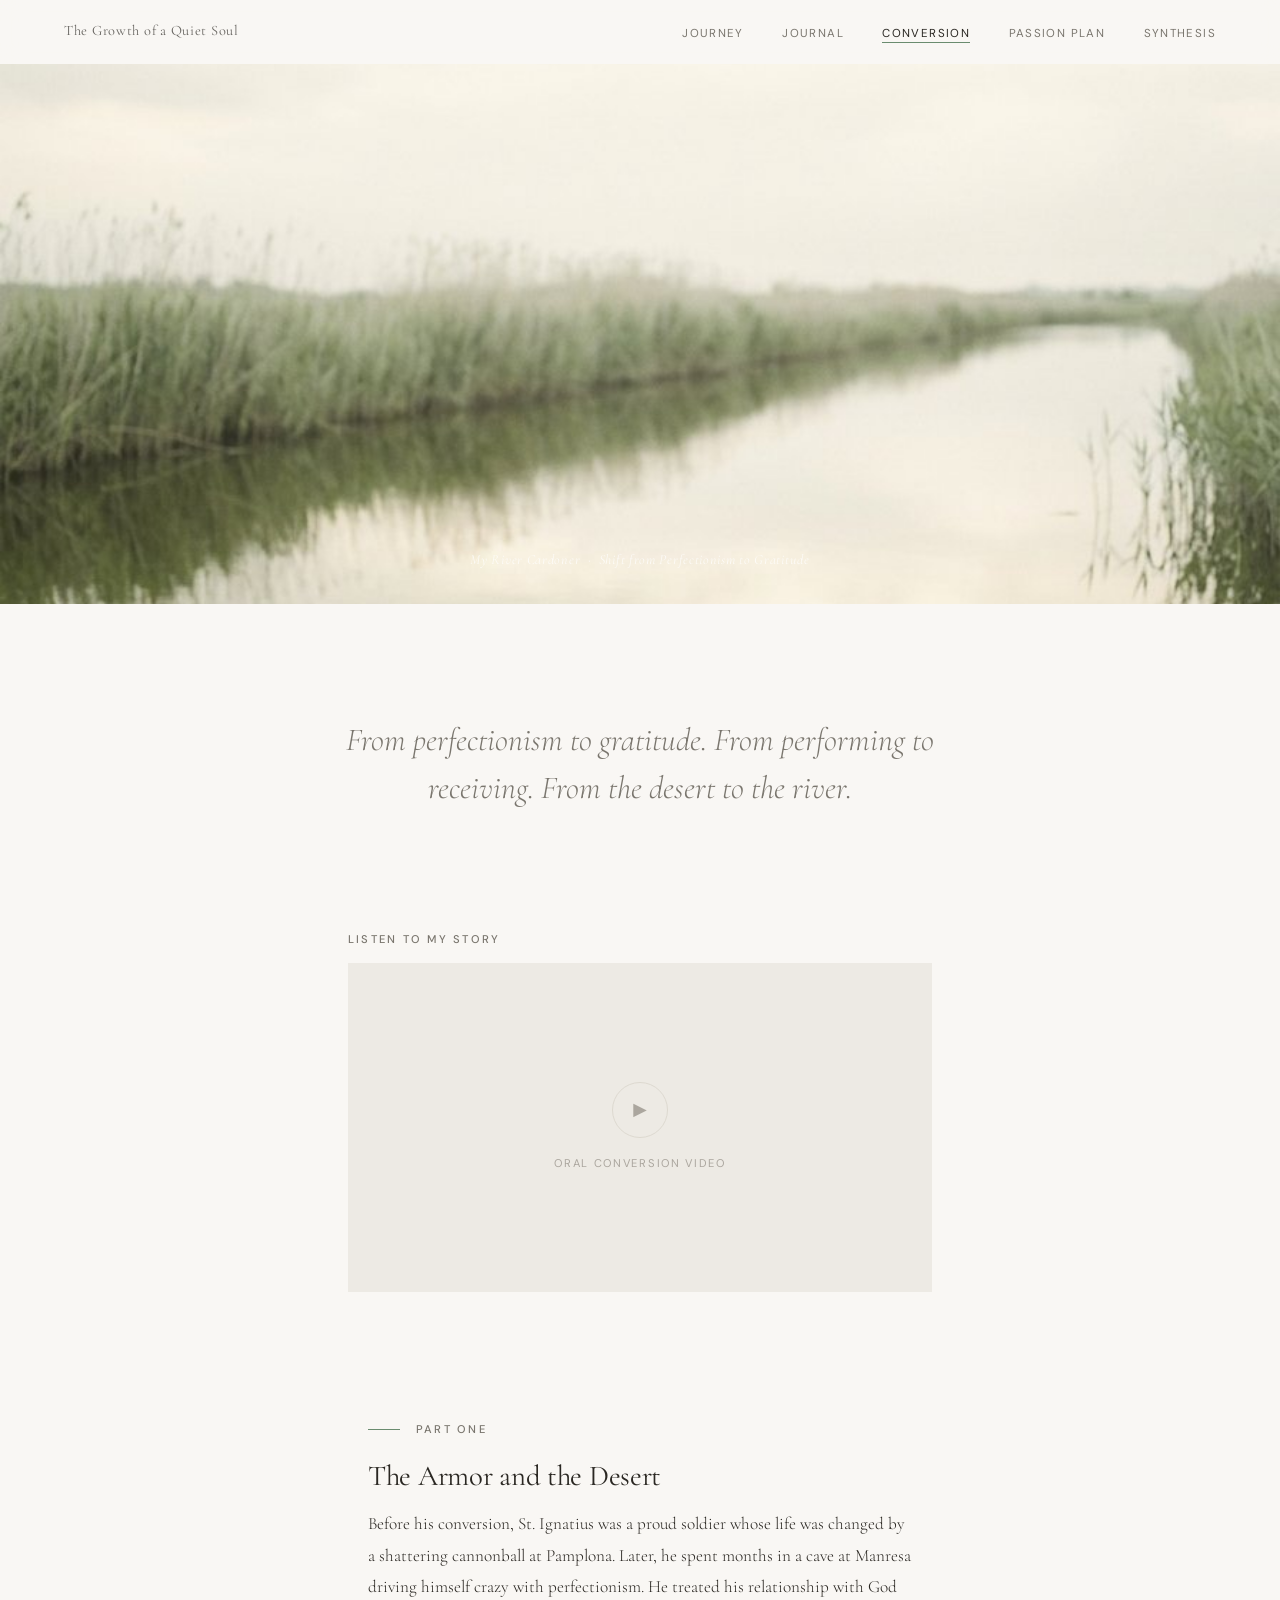
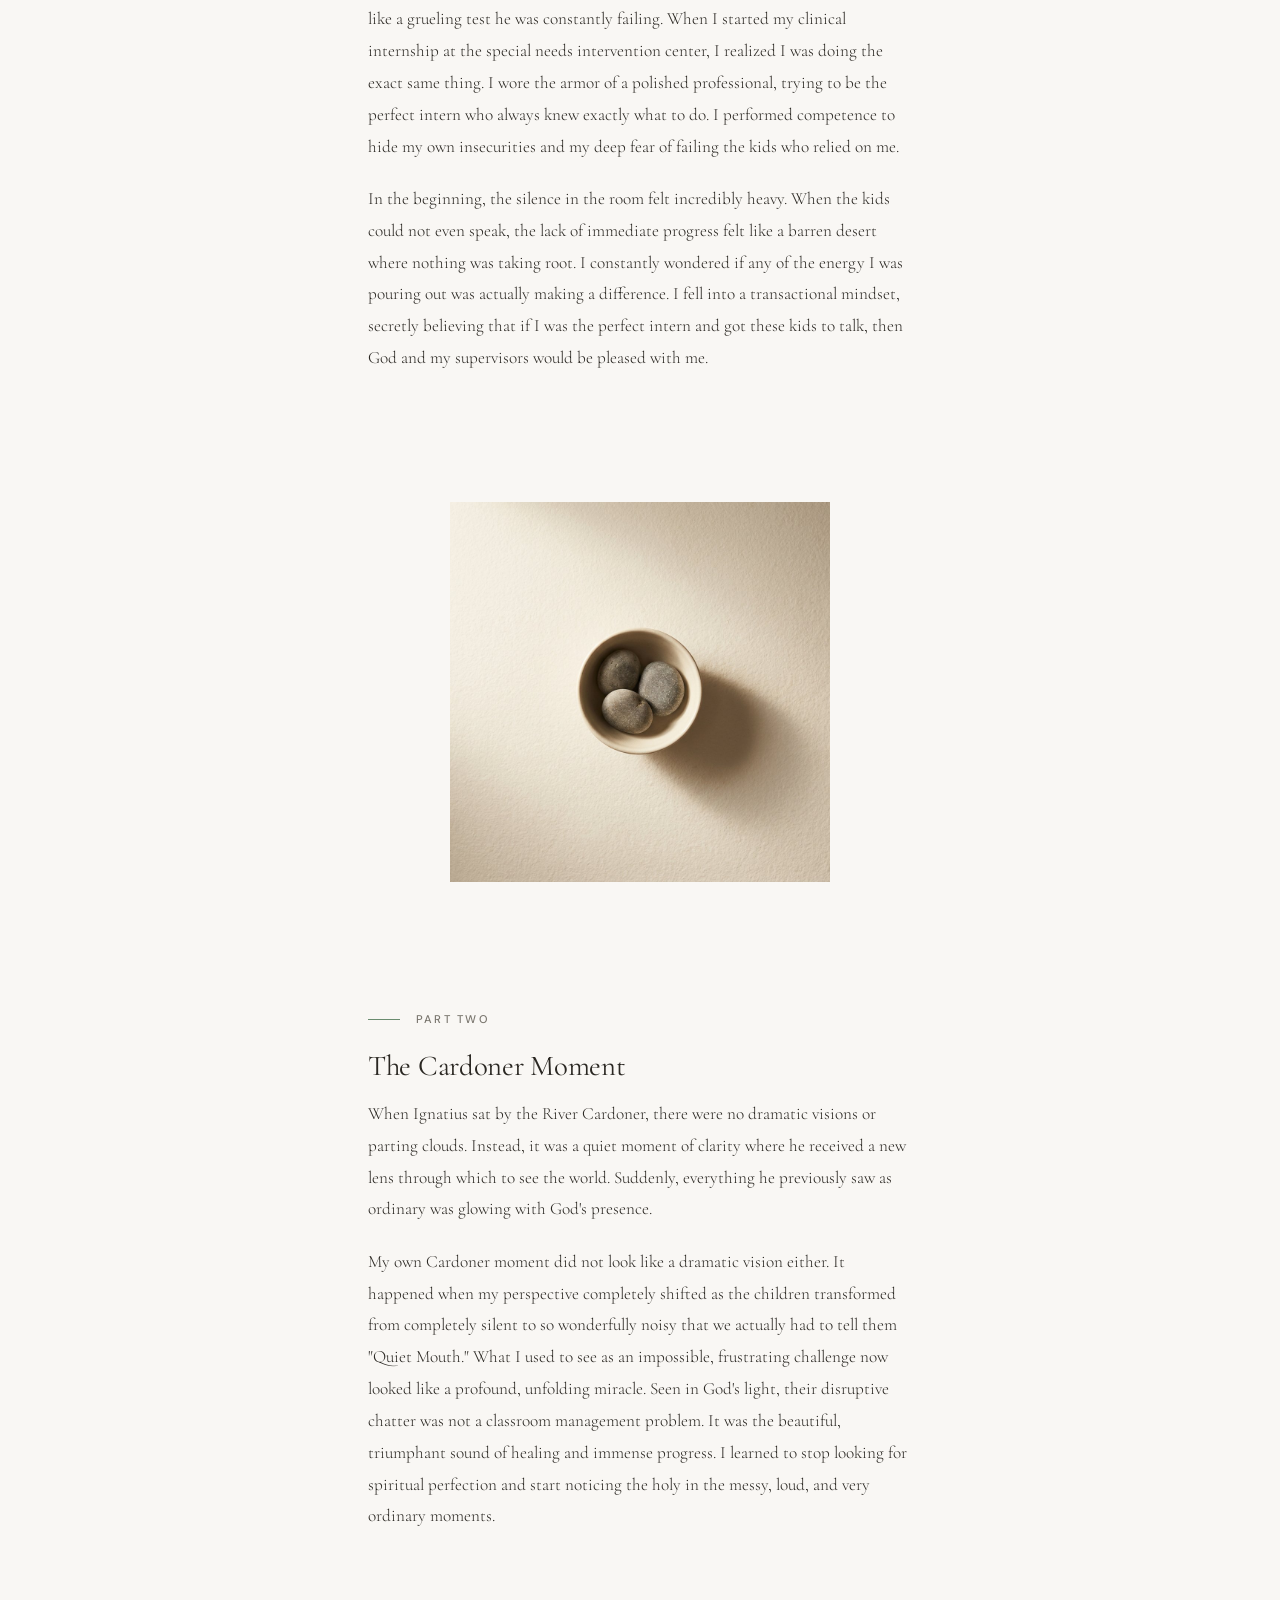
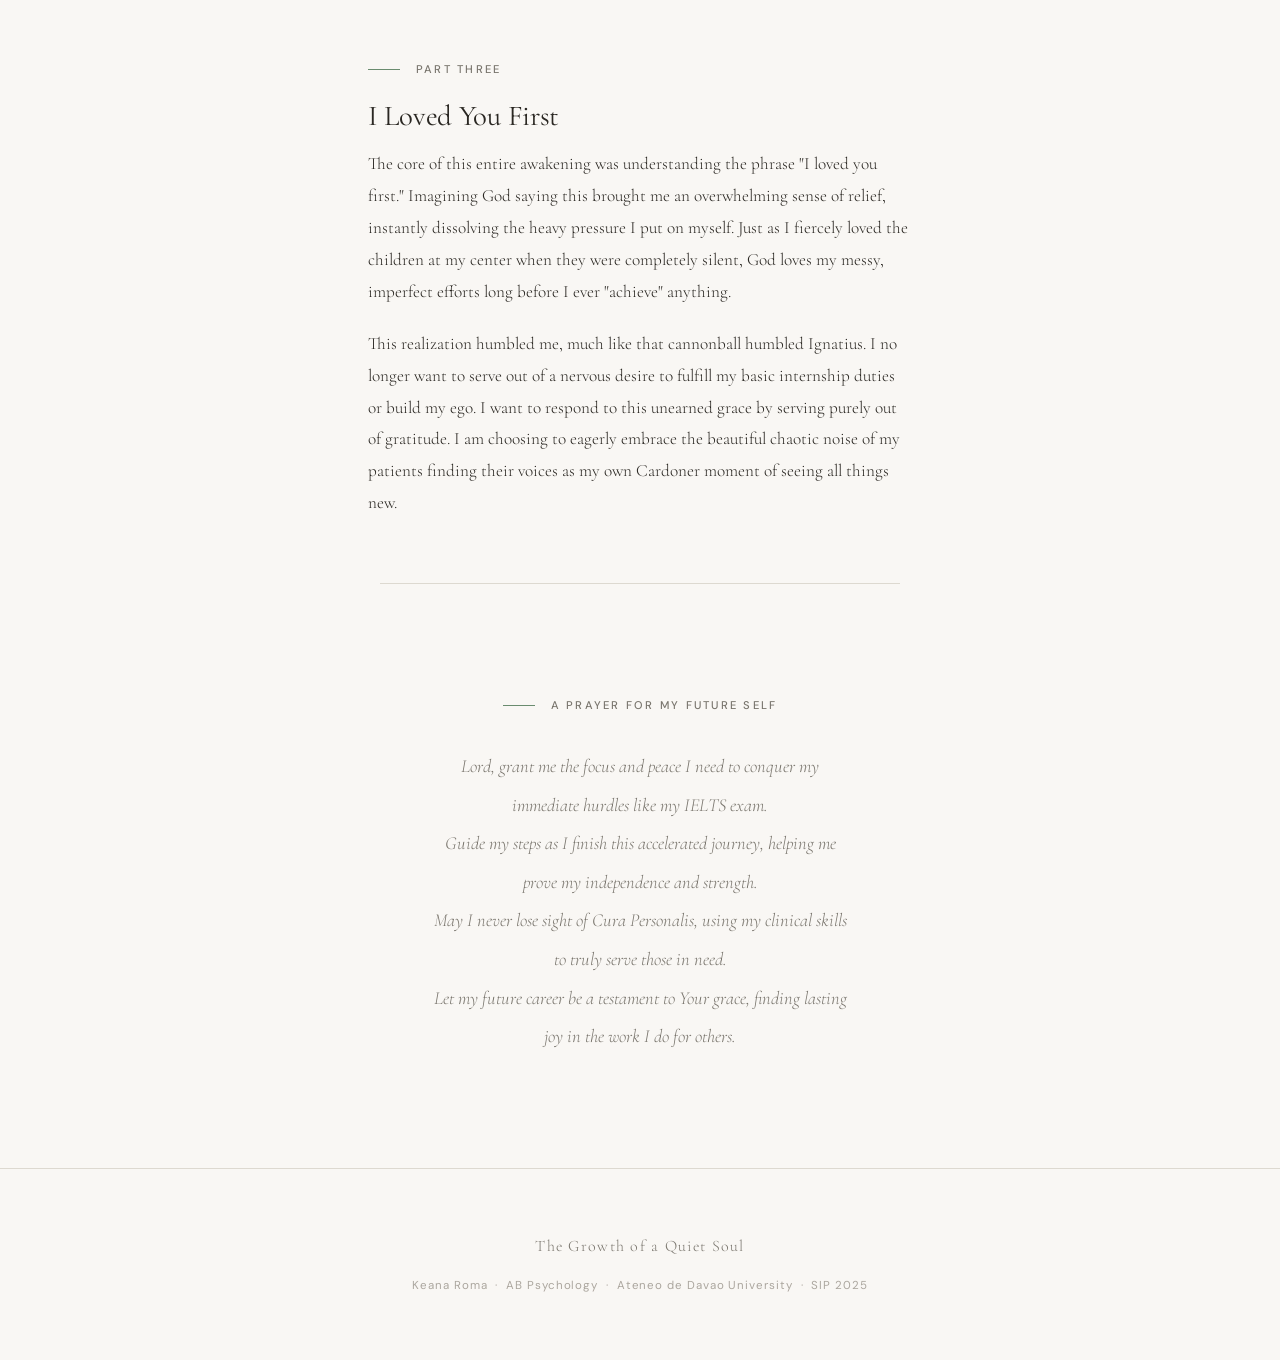
==== conversion.html @ 841a5b0d "Add files via upload" ====
<!DOCTYPE html>
<html lang="en">
<head>
  <meta charset="UTF-8" />
  <meta name="viewport" content="width=device-width, initial-scale=1.0" />
  <title>My River Cardoner — The Growth of a Quiet Soul</title>
  <link rel="stylesheet" href="assets/styles/main.css" />
</head>
<body>

<div class="page" id="page-conversion">

  <!-- Hero image -->
  <div class="conversion-hero" id="conversion-hero">
    <!-- Rendered by JS -->
    <p class="conversion-hero__caption">My River Cardoner &nbsp;·&nbsp; Shift from Perfectionism to Gratitude</p>
  </div>

  <!-- Intro quote -->
  <div class="conversion-intro reveal">
    <p class="conversion-intro__quote" id="conversion-intro-quote"></p>
  </div>

  <!-- Oral video placeholder -->
  <div class="container--narrow" style="margin-bottom: var(--space-lg);">
    <div class="reveal" style="margin-bottom: 0.75rem;">
      <span class="label">Listen to My Story</span>
    </div>
    <div class="video-placeholder reveal reveal--delay-1">
      <div class="video-placeholder__icon">&#9654;</div>
      <p class="video-placeholder__label">Oral Conversion Video</p>
    </div>
  </div>

  <!-- Story sections -->
  <div id="story-sections">
    <!-- Rendered by JS -->
  </div>

  <!-- Prayer -->
  <div class="prayer-block reveal" id="prayer-block">
    <!-- Rendered by JS -->
  </div>

</div><!-- /page -->

<script type="module">
  import { content }       from './data/content.js';
  import { renderNavbar }  from './scripts/components/navbar.js';
  import { renderFooter }  from './scripts/components/footer.js';
  import { initReveal }    from './scripts/utils/reveal.js';
  import { renderImage }   from './scripts/utils/image.js';

  renderNavbar('conversion.html');

  // Hero image
  const heroEl = document.getElementById('conversion-hero');
  const heroImg = renderImage(content.story.heroImage);
  heroImg.style.cssText = 'width:100%; height:100%; object-fit:cover; object-position: center 50%;';
  heroEl.prepend(heroImg);

  // Intro quote
  document.getElementById('conversion-intro-quote').textContent = content.story.introQuote;

  // Story sections
  const sectionsEl = document.getElementById('story-sections');
  content.story.sections.forEach((section, i) => {
    const wrap = document.createElement('div');
    wrap.className = 'conversion-section reveal';
    wrap.innerHTML = `
      <div class="section-label" style="margin-bottom: 1.25rem;">
        <span class="label">${i === 0 ? 'Part One' : i === 1 ? 'Part Two' : 'Part Three'}</span>
      </div>
      <h2 class="conversion-section__heading">${section.heading}</h2>
      <div class="conversion-section__body">
        ${section.paragraphs.map(p => `<p>${p}</p>`).join('')}
      </div>
    `;
    sectionsEl.appendChild(wrap);

    // Pause image between Part 1 and Part 2
    if (i === 0) {
      const pauseWrap = document.createElement('div');
      pauseWrap.className = 'reveal';
      pauseWrap.style.cssText = 'max-width: 380px; margin: var(--space-lg) auto;';
      const pauseImg = renderImage(content.story.pauseImage);
      pauseImg.style.cssText = 'width:100%; aspect-ratio: 1/1; object-fit: cover;';
      pauseWrap.appendChild(pauseImg);
      sectionsEl.appendChild(pauseWrap);
    }
  });

  // Prayer
  const prayerEl = document.getElementById('prayer-block');
  prayerEl.innerHTML = `
    <div class="section-label prayer-block__label" style="justify-content: center;">
      <span class="label">${content.story.prayer.label}</span>
    </div>
    <div class="prayer-block__lines">
      ${content.story.prayer.lines.map(l => `<p>${l}</p>`).join('')}
    </div>
  `;

  renderFooter();
  initReveal();
</script>

</body>
</html>
---- assets/styles/main.css ----
/* =========================================
   THE GROWTH OF A QUIET SOUL
   Global CSS System
   ========================================= */

/* --- Google Fonts Import --- */
@import url('https://fonts.googleapis.com/css2?family=Cormorant+Garamond:ital,wght@0,300;0,400;0,500;0,600;1,300;1,400;1,500&family=DM+Sans:wght@300;400;500&display=swap');

/* --- CSS Variables --- */
:root {
  /* Colors */
  --color-bg:          #F9F7F4;
  --color-bg-alt:      #F2EFE9;
  --color-surface:     #EDEAE4;
  --color-border:      #DDD9D0;
  --color-text:        #2A2722;
  --color-text-muted:  #7A766E;
  --color-text-light:  #ABA69E;
  --color-accent:      #6A8C6F;
  --color-accent-soft: #C4D4C6;
  --color-warm:        #B5A898;
  --color-overlay:     rgba(42, 39, 34, 0.55);

  /* Typography */
  --font-serif:  'Cormorant Garamond', Georgia, serif;
  --font-sans:   'DM Sans', system-ui, sans-serif;

  /* Spacing */
  --space-xs:  0.5rem;
  --space-sm:  1rem;
  --space-md:  2rem;
  --space-lg:  4rem;
  --space-xl:  7rem;
  --space-2xl: 11rem;

  /* Layout */
  --max-prose:  64ch;
  --max-wide:   1100px;
  --nav-h:      4rem;

  /* Motion */
  --ease-out:   cubic-bezier(0.22, 1, 0.36, 1);
  --dur-fast:   200ms;
  --dur-mid:    320ms;
  --dur-slow:   400ms;
}

/* --- Reset --- */
*, *::before, *::after {
  box-sizing: border-box;
  margin: 0;
  padding: 0;
}

html {
  scroll-behavior: smooth;
  -webkit-font-smoothing: antialiased;
}

body {
  background-color: var(--color-bg);
  color: var(--color-text);
  font-family: var(--font-sans);
  font-size: 1rem;
  line-height: 1.7;
  min-height: 100vh;
}

img {
  display: block;
  max-width: 100%;
  height: auto;
  object-fit: cover;
}

a {
  color: inherit;
  text-decoration: none;
}

button {
  cursor: pointer;
  background: none;
  border: none;
  font-family: inherit;
}

/* --- Typography Scale --- */
.serif { font-family: var(--font-serif); }
.sans  { font-family: var(--font-sans); }

h1, h2, h3, h4, .display {
  font-family: var(--font-serif);
  font-weight: 400;
  line-height: 1.15;
  letter-spacing: -0.01em;
}

.display-xl {
  font-family: var(--font-serif);
  font-size: clamp(3rem, 8vw, 6.5rem);
  font-weight: 300;
  line-height: 1.05;
  letter-spacing: -0.02em;
}

.display-lg {
  font-family: var(--font-serif);
  font-size: clamp(2rem, 4vw, 3.5rem);
  font-weight: 400;
  line-height: 1.1;
}

.display-md {
  font-family: var(--font-serif);
  font-size: clamp(1.5rem, 2.5vw, 2.25rem);
  font-weight: 400;
  line-height: 1.2;
}

.label {
  font-family: var(--font-sans);
  font-size: 0.7rem;
  font-weight: 500;
  letter-spacing: 0.2em;
  text-transform: uppercase;
  color: var(--color-text-muted);
}

.prose {
  font-family: var(--font-serif);
  font-size: 1.125rem;
  font-weight: 300;
  line-height: 1.8;
  max-width: var(--max-prose);
}

.prose-sm {
  font-family: var(--font-serif);
  font-size: 1rem;
  font-weight: 300;
  line-height: 1.75;
  max-width: var(--max-prose);
}

/* --- Layout Utilities --- */
.container {
  width: 100%;
  max-width: var(--max-wide);
  margin-inline: auto;
  padding-inline: clamp(1.5rem, 5vw, 4rem);
}

.container--narrow {
  width: 100%;
  max-width: 680px;
  margin-inline: auto;
  padding-inline: clamp(1.5rem, 5vw, 3rem);
}

/* --- Global Navigation --- */
.nav {
  position: fixed;
  top: 0;
  left: 0;
  right: 0;
  z-index: 100;
  height: var(--nav-h);
  display: flex;
  align-items: center;
  justify-content: space-between;
  padding-inline: clamp(1.5rem, 5vw, 4rem);
  background: rgba(249, 247, 244, 0.92);
  backdrop-filter: blur(12px);
  border-bottom: 1px solid transparent;
  transition: border-color var(--dur-mid) var(--ease-out);
}

.nav.scrolled {
  border-bottom-color: var(--color-border);
}

.nav__wordmark {
  font-family: var(--font-serif);
  font-size: 0.9rem;
  font-weight: 400;
  letter-spacing: 0.05em;
  color: var(--color-text);
  opacity: 0.7;
}

.nav__links {
  display: flex;
  gap: clamp(1.5rem, 3vw, 2.5rem);
  list-style: none;
}

.nav__links a {
  font-family: var(--font-sans);
  font-size: 0.72rem;
  font-weight: 400;
  letter-spacing: 0.12em;
  text-transform: uppercase;
  color: var(--color-text-muted);
  transition: color var(--dur-fast) var(--ease-out);
  position: relative;
}

.nav__links a::after {
  content: '';
  position: absolute;
  bottom: -2px;
  left: 0;
  right: 0;
  height: 1px;
  background: var(--color-accent);
  transform: scaleX(0);
  transition: transform var(--dur-mid) var(--ease-out);
}

.nav__links a:hover,
.nav__links a.active {
  color: var(--color-text);
}

.nav__links a.active::after,
.nav__links a:hover::after {
  transform: scaleX(1);
}

/* --- Page Wrapper --- */
.page {
  padding-top: var(--nav-h);
}

/* --- Section Spacing --- */
.section {
  padding-block: var(--space-xl);
}

.section--lg {
  padding-block: var(--space-2xl);
}

.section--sm {
  padding-block: var(--space-lg);
}

/* --- Section Labels --- */
.section-label {
  display: flex;
  align-items: center;
  gap: 1rem;
  margin-bottom: var(--space-md);
}

.section-label::before {
  content: '';
  display: block;
  width: 2rem;
  height: 1px;
  background: var(--color-accent);
}

/* --- Divider --- */
.divider {
  width: 100%;
  height: 1px;
  background: var(--color-border);
  margin-block: var(--space-lg);
}

.divider--short {
  width: 4rem;
  background: var(--color-accent);
}

/* --- Image Placeholders --- */
.img-placeholder {
  background-color: var(--color-surface);
  display: flex;
  align-items: center;
  justify-content: center;
  width: 100%;
}

.img-placeholder::after {
  content: attr(data-slot);
  font-family: var(--font-sans);
  font-size: 0.65rem;
  letter-spacing: 0.1em;
  text-transform: uppercase;
  color: var(--color-text-light);
}

/* --- Scroll Reveal --- */
.reveal {
  opacity: 0;
  transform: translateY(18px);
  transition:
    opacity var(--dur-slow) var(--ease-out),
    transform var(--dur-slow) var(--ease-out);
}

.reveal.is-visible {
  opacity: 1;
  transform: translateY(0);
}

.reveal--delay-1 { transition-delay: 80ms; }
.reveal--delay-2 { transition-delay: 160ms; }
.reveal--delay-3 { transition-delay: 240ms; }
.reveal--delay-4 { transition-delay: 320ms; }

/* --- Modal --- */
.modal-overlay {
  position: fixed;
  inset: 0;
  background: var(--color-overlay);
  z-index: 200;
  opacity: 0;
  pointer-events: none;
  transition: opacity var(--dur-slow) var(--ease-out);
}

.modal-overlay.is-open {
  opacity: 1;
  pointer-events: all;
}

.modal {
  position: fixed;
  top: 50%;
  left: 50%;
  transform: translate(-50%, -50%) scale(0.98);
  width: min(680px, calc(100vw - 3rem));
  max-height: calc(100vh - 6rem);
  background: var(--color-bg);
  z-index: 201;
  overflow-y: auto;
  opacity: 0;
  pointer-events: none;
  transition:
    opacity var(--dur-slow) var(--ease-out),
    transform var(--dur-slow) var(--ease-out);
}

.modal.is-open {
  opacity: 1;
  pointer-events: all;
  transform: translate(-50%, -50%) scale(1);
}

.modal__inner {
  padding: clamp(2rem, 5vw, 3.5rem);
}

.modal__close {
  position: sticky;
  top: 1.25rem;
  float: right;
  width: 2.25rem;
  height: 2.25rem;
  display: flex;
  align-items: center;
  justify-content: center;
  color: var(--color-text-muted);
  font-size: 1.25rem;
  font-weight: 300;
  background: var(--color-surface);
  border-radius: 50%;
  transition: color var(--dur-fast);
  margin-bottom: 1rem;
}

.modal__close:hover {
  color: var(--color-text);
}

/* --- Footer --- */
.footer {
  padding-block: var(--space-lg);
  border-top: 1px solid var(--color-border);
}

.footer__inner {
  display: flex;
  flex-direction: column;
  align-items: center;
  gap: 1rem;
  text-align: center;
}

.footer__wordmark {
  font-family: var(--font-serif);
  font-size: 1rem;
  font-weight: 300;
  letter-spacing: 0.08em;
  color: var(--color-text-muted);
}

.footer__note {
  font-size: 0.72rem;
  color: var(--color-text-light);
  letter-spacing: 0.08em;
}

/* --- Scroll progress line --- */
.progress-line {
  position: fixed;
  top: var(--nav-h);
  left: 0;
  height: 1px;
  background: var(--color-accent);
  z-index: 99;
  width: 0%;
  transition: width 100ms linear;
}

/* =========================================
   JOURNEY PAGE — index.html
   ========================================= */

/* Hero */
.hero {
  min-height: 92vh;
  display: grid;
  grid-template-columns: 1fr 1fr;
  align-items: end;
  gap: var(--space-md);
  padding-bottom: var(--space-lg);
}

.hero__text {
  padding-bottom: var(--space-md);
}

.hero__eyebrow {
  margin-bottom: var(--space-md);
}

.hero__name {
  margin-bottom: 1.25rem;
}

.hero__program {
  font-family: var(--font-serif);
  font-size: 1rem;
  font-weight: 300;
  font-style: italic;
  color: var(--color-text-muted);
  margin-bottom: var(--space-md);
}

.hero__tagline {
  font-family: var(--font-serif);
  font-size: 1.15rem;
  font-weight: 300;
  color: var(--color-text-muted);
  max-width: 38ch;
  line-height: 1.65;
}

.hero__image-col {
  position: relative;
  height: 75vh;
  overflow: hidden;
}

.hero__image-col img {
  width: 100%;
  height: 100%;
  object-fit: cover;
  object-position: center 30%;
}

/* Journey timeline */
.timeline {
  position: relative;
}

.timeline__spine {
  position: absolute;
  left: 2.5rem;
  top: 0;
  bottom: 0;
  width: 1px;
  background: var(--color-border);
}

.timeline__stages {
  display: flex;
  flex-direction: column;
  gap: var(--space-xl);
  padding-left: 6rem;
}

.timeline__stage {
  position: relative;
}

.timeline__dot {
  position: absolute;
  left: -3.65rem;
  top: 0.35rem;
  width: 12px;
  height: 12px;
  border-radius: 50%;
  border: 1.5px solid var(--color-border);
  background: var(--color-bg);
  transition:
    border-color var(--dur-mid) var(--ease-out),
    background var(--dur-mid) var(--ease-out);
}

.timeline__stage.is-active .timeline__dot {
  border-color: var(--color-accent);
  background: var(--color-accent);
}

.timeline__year {
  font-family: var(--font-sans);
  font-size: 0.68rem;
  font-weight: 500;
  letter-spacing: 0.2em;
  text-transform: uppercase;
  color: var(--color-text-light);
  margin-bottom: 0.35rem;
}

.timeline__stage-title {
  font-family: var(--font-serif);
  font-size: clamp(1.5rem, 3vw, 2.25rem);
  font-weight: 400;
  margin-bottom: 0.5rem;
  color: var(--color-text);
}

.timeline__theme {
  font-family: var(--font-serif);
  font-size: 0.9rem;
  font-style: italic;
  color: var(--color-accent);
  margin-bottom: var(--space-sm);
}

.timeline__body {
  font-family: var(--font-serif);
  font-size: 1.05rem;
  font-weight: 300;
  line-height: 1.8;
  color: var(--color-text-muted);
  max-width: 52ch;
}

.timeline__milestones {
  margin-top: 1.25rem;
  display: flex;
  flex-direction: column;
  gap: 0.5rem;
}

.timeline__milestone {
  font-family: var(--font-sans);
  font-size: 0.8rem;
  color: var(--color-text-muted);
  display: flex;
  align-items: baseline;
  gap: 0.65rem;
}

.timeline__milestone::before {
  content: '';
  display: inline-block;
  width: 1rem;
  height: 1px;
  background: var(--color-accent-soft);
  flex-shrink: 0;
  position: relative;
  top: -2px;
}

/* Nature pause image */
.nature-pause {
  width: 100%;
  height: 55vh;
  overflow: hidden;
}

.nature-pause img {
  width: 100%;
  height: 100%;
  object-fit: cover;
  object-position: center 40%;
}

/* Direction image block */
.direction-block {
  display: grid;
  grid-template-columns: 1fr 1.4fr;
  gap: var(--space-md);
  align-items: center;
}

.direction-block__image {
  overflow: hidden;
  aspect-ratio: 3/4;
}

.direction-block__image img {
  width: 100%;
  height: 100%;
  object-fit: cover;
}

.direction-block__text {
  padding: var(--space-md);
}

/* =========================================
   JOURNAL PAGE — journal.html
   ========================================= */

.journal-intro {
  max-width: 55ch;
}

/* Journal grid — intentionally asymmetric */
.journal-grid {
  display: grid;
  grid-template-columns: repeat(12, 1fr);
  gap: 1.25rem;
  align-items: start;
}

.journal-card {
  cursor: pointer;
  overflow: hidden;
  position: relative;
  background: var(--color-surface);
}

.journal-card:hover .journal-card__image img {
  transform: scale(1.02);
}

.journal-card__image {
  overflow: hidden;
}

.journal-card__image img {
  width: 100%;
  height: 100%;
  object-fit: cover;
  transition: transform 600ms var(--ease-out);
}

.journal-card__body {
  padding: 1.25rem 1.5rem 1.5rem;
}

.journal-card__number {
  font-family: var(--font-sans);
  font-size: 0.6rem;
  font-weight: 500;
  letter-spacing: 0.25em;
  text-transform: uppercase;
  color: var(--color-text-light);
  margin-bottom: 0.4rem;
}

.journal-card__title {
  font-family: var(--font-serif);
  font-size: 1.3rem;
  font-weight: 400;
  margin-bottom: 0.5rem;
  line-height: 1.2;
}

.journal-card__excerpt {
  font-family: var(--font-serif);
  font-size: 0.9rem;
  font-weight: 300;
  color: var(--color-text-muted);
  line-height: 1.6;
}

.journal-card__read {
  display: inline-flex;
  align-items: center;
  gap: 0.5rem;
  font-family: var(--font-sans);
  font-size: 0.7rem;
  font-weight: 500;
  letter-spacing: 0.12em;
  text-transform: uppercase;
  color: var(--color-accent);
  margin-top: 1rem;
  transition: gap var(--dur-fast) var(--ease-out);
}

.journal-card:hover .journal-card__read {
  gap: 0.85rem;
}

/* Asymmetric grid positions */
.j-card-1 { grid-column: 1 / 8;  grid-row: 1; }
.j-card-2 { grid-column: 8 / 13; grid-row: 1; }
.j-card-3 { grid-column: 1 / 6;  grid-row: 2; }
.j-card-4 { grid-column: 6 / 13; grid-row: 2; }
.j-card-5 { grid-column: 1 / 7;  grid-row: 3; }
.j-card-6 { grid-column: 7 / 13; grid-row: 3; }

.j-card-1 .journal-card__image { aspect-ratio: 16/9; }
.j-card-2 .journal-card__image { aspect-ratio: 4/5; }
.j-card-3 .journal-card__image { aspect-ratio: 4/5; }
.j-card-4 .journal-card__image { aspect-ratio: 16/9; }
.j-card-5 .journal-card__image { aspect-ratio: 16/9; }
.j-card-6 .journal-card__image { aspect-ratio: 4/5; }

/* Collage visual blocks */
.collage-block {
  margin-block: var(--space-xl);
}

.collage-block__image {
  width: 100%;
  overflow: hidden;
}

.collage-block__image img {
  width: 100%;
  object-fit: cover;
}

/* Modal content styles */
.modal-entry__image {
  width: 100%;
  aspect-ratio: 16/9;
  overflow: hidden;
  margin-bottom: var(--space-md);
}

.modal-entry__image img {
  width: 100%;
  height: 100%;
  object-fit: cover;
}

.modal-entry__number {
  font-family: var(--font-sans);
  font-size: 0.65rem;
  font-weight: 500;
  letter-spacing: 0.22em;
  text-transform: uppercase;
  color: var(--color-accent);
  margin-bottom: 0.5rem;
}

.modal-entry__title {
  font-family: var(--font-serif);
  font-size: 2rem;
  font-weight: 400;
  line-height: 1.15;
  margin-bottom: var(--space-sm);
}

.modal-entry__body {
  font-family: var(--font-serif);
  font-size: 1.075rem;
  font-weight: 300;
  line-height: 1.85;
  color: var(--color-text);
}

.modal-entry__body p + p {
  margin-top: 1.25em;
}

/* =========================================
   CONVERSION PAGE — conversion.html
   ========================================= */

.conversion-hero {
  width: 100%;
  height: 60vh;
  overflow: hidden;
  position: relative;
}

.conversion-hero img {
  width: 100%;
  height: 100%;
  object-fit: cover;
  object-position: center 50%;
}

.conversion-hero__caption {
  position: absolute;
  bottom: 2rem;
  left: 50%;
  transform: translateX(-50%);
  font-family: var(--font-serif);
  font-size: 0.875rem;
  font-style: italic;
  color: rgba(255,255,255,0.75);
  letter-spacing: 0.05em;
  text-align: center;
}

.conversion-intro {
  text-align: center;
  padding-block: var(--space-xl);
}

.conversion-intro__quote {
  font-family: var(--font-serif);
  font-size: clamp(1.4rem, 3vw, 2rem);
  font-weight: 300;
  font-style: italic;
  line-height: 1.5;
  max-width: 45ch;
  margin-inline: auto;
  color: var(--color-text-muted);
}

.conversion-section {
  max-width: 640px;
  margin-inline: auto;
  padding-inline: clamp(1.5rem, 5vw, 3rem);
  padding-block: var(--space-lg);
}

.conversion-section__heading {
  font-family: var(--font-serif);
  font-size: clamp(1.3rem, 2.5vw, 1.8rem);
  font-weight: 400;
  margin-bottom: var(--space-sm);
}

.conversion-section__body {
  font-family: var(--font-serif);
  font-size: 1.075rem;
  font-weight: 300;
  line-height: 1.85;
  color: var(--color-text);
}

.conversion-section__body p + p {
  margin-top: 1.2em;
}

.prayer-block {
  max-width: 520px;
  margin-inline: auto;
  padding-inline: clamp(1.5rem, 5vw, 3rem);
  padding-block: var(--space-xl);
  text-align: center;
  border-top: 1px solid var(--color-border);
}

.prayer-block__label {
  margin-bottom: var(--space-md);
}

.prayer-block__lines {
  font-family: var(--font-serif);
  font-size: 1.15rem;
  font-weight: 300;
  font-style: italic;
  line-height: 2.1;
  color: var(--color-text-muted);
}

/* =========================================
   PASSION PLAN PAGE — passion-plan.html
   ========================================= */

.vision-hero {
  display: grid;
  grid-template-columns: 1.1fr 1fr;
  gap: var(--space-md);
  min-height: 75vh;
  align-items: center;
  padding-block: var(--space-lg);
}

.vision-hero__text {}

.vision-hero__image {
  height: 65vh;
  overflow: hidden;
}

.vision-hero__image img {
  width: 100%;
  height: 100%;
  object-fit: cover;
  object-position: center 25%;
}

/* Ikigai grid */
.ikigai-grid {
  display: grid;
  grid-template-columns: 1fr 1fr;
  gap: 1px;
  background: var(--color-border);
  border: 1px solid var(--color-border);
}

.ikigai-cell {
  background: var(--color-bg);
  padding: 2.5rem 2rem;
  cursor: default;
  transition: background var(--dur-mid) var(--ease-out);
}

.ikigai-cell:hover {
  background: var(--color-bg-alt);
}

.ikigai-cell__label {
  font-family: var(--font-sans);
  font-size: 0.65rem;
  font-weight: 500;
  letter-spacing: 0.22em;
  text-transform: uppercase;
  color: var(--color-accent);
  margin-bottom: 0.4rem;
}

.ikigai-cell__title {
  font-family: var(--font-serif);
  font-size: 1.6rem;
  font-weight: 400;
  margin-bottom: 1rem;
}

.ikigai-cell__body {
  font-family: var(--font-serif);
  font-size: 1rem;
  font-weight: 300;
  line-height: 1.75;
  color: var(--color-text-muted);
}

.mission-block {
  max-width: 640px;
  margin-inline: auto;
  padding-inline: clamp(1.5rem, 5vw, 3rem);
  padding-block: var(--space-xl);
  text-align: center;
}

.mission-block__quote {
  font-family: var(--font-serif);
  font-size: 1.1rem;
  font-weight: 300;
  line-height: 1.85;
  color: var(--color-text);
}

/* =========================================
   SIP OUTPUTS PAGE — sip-outputs.html
   ========================================= */

.sip-section {
  border-top: 1px solid var(--color-border);
  padding-block: var(--space-xl);
}

.reflection-prompt {
  padding-block: var(--space-md);
  border-bottom: 1px solid var(--color-border);
}

.reflection-prompt:last-child {
  border-bottom: none;
}

.reflection-prompt__q {
  font-family: var(--font-serif);
  font-size: 0.9rem;
  font-style: italic;
  color: var(--color-text-muted);
  margin-bottom: 0.65rem;
}

.reflection-prompt__a {
  font-family: var(--font-serif);
  font-size: 1.075rem;
  font-weight: 300;
  line-height: 1.8;
}

.video-placeholder {
  width: 100%;
  aspect-ratio: 16/9;
  background: var(--color-surface);
  display: flex;
  flex-direction: column;
  align-items: center;
  justify-content: center;
  gap: 1rem;
  margin-bottom: var(--space-md);
}

.video-placeholder__icon {
  width: 3.5rem;
  height: 3.5rem;
  border-radius: 50%;
  border: 1.5px solid var(--color-border);
  display: flex;
  align-items: center;
  justify-content: center;
  color: var(--color-text-light);
  font-size: 1.1rem;
}

.video-placeholder__label {
  font-family: var(--font-sans);
  font-size: 0.7rem;
  letter-spacing: 0.15em;
  text-transform: uppercase;
  color: var(--color-text-light);
}

/* =========================================
   MOBILE RESPONSIVE
   ========================================= */

@media (max-width: 768px) {
  .hero {
    grid-template-columns: 1fr;
    min-height: auto;
    padding-bottom: 0;
  }

  .hero__image-col {
    height: 55vw;
    order: -1;
  }

  .hero__text {
    padding-top: var(--space-md);
  }

  .timeline__stages {
    padding-left: 4rem;
  }

  .timeline__spine {
    left: 1.5rem;
  }

  .timeline__dot {
    left: -2.65rem;
  }

  .direction-block {
    grid-template-columns: 1fr;
  }

  .journal-grid {
    grid-template-columns: 1fr;
    gap: var(--space-md);
  }

  .j-card-1, .j-card-2, .j-card-3,
  .j-card-4, .j-card-5, .j-card-6 {
    grid-column: 1 / -1;
    grid-row: auto;
  }

  .vision-hero {
    grid-template-columns: 1fr;
  }

  .vision-hero__image {
    height: 50vw;
  }

  .ikigai-grid {
    grid-template-columns: 1fr;
  }

  .nav__links {
    gap: 1rem;
  }
}

@media (max-width: 480px) {
  .nav__wordmark {
    display: none;
  }

  .nav__links {
    gap: 0.75rem;
  }

  .nav__links a {
    font-size: 0.65rem;
  }
}
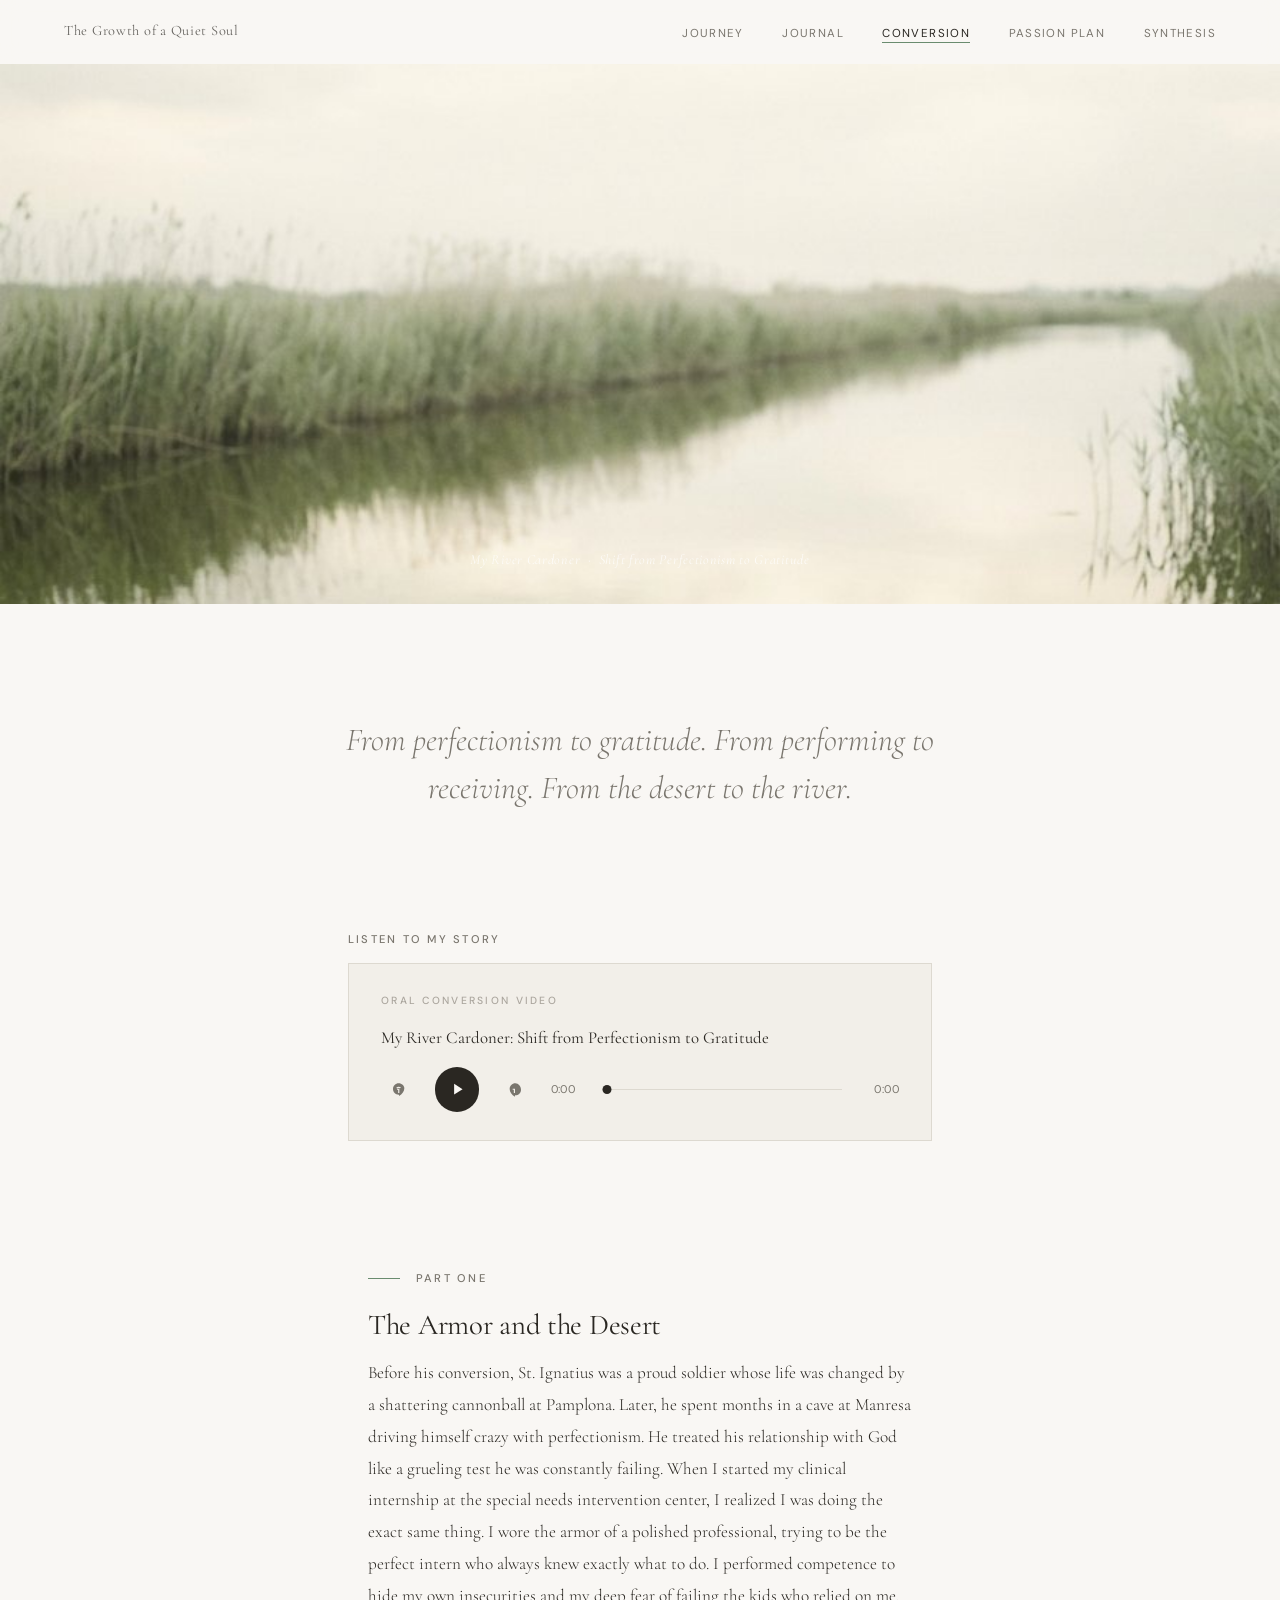
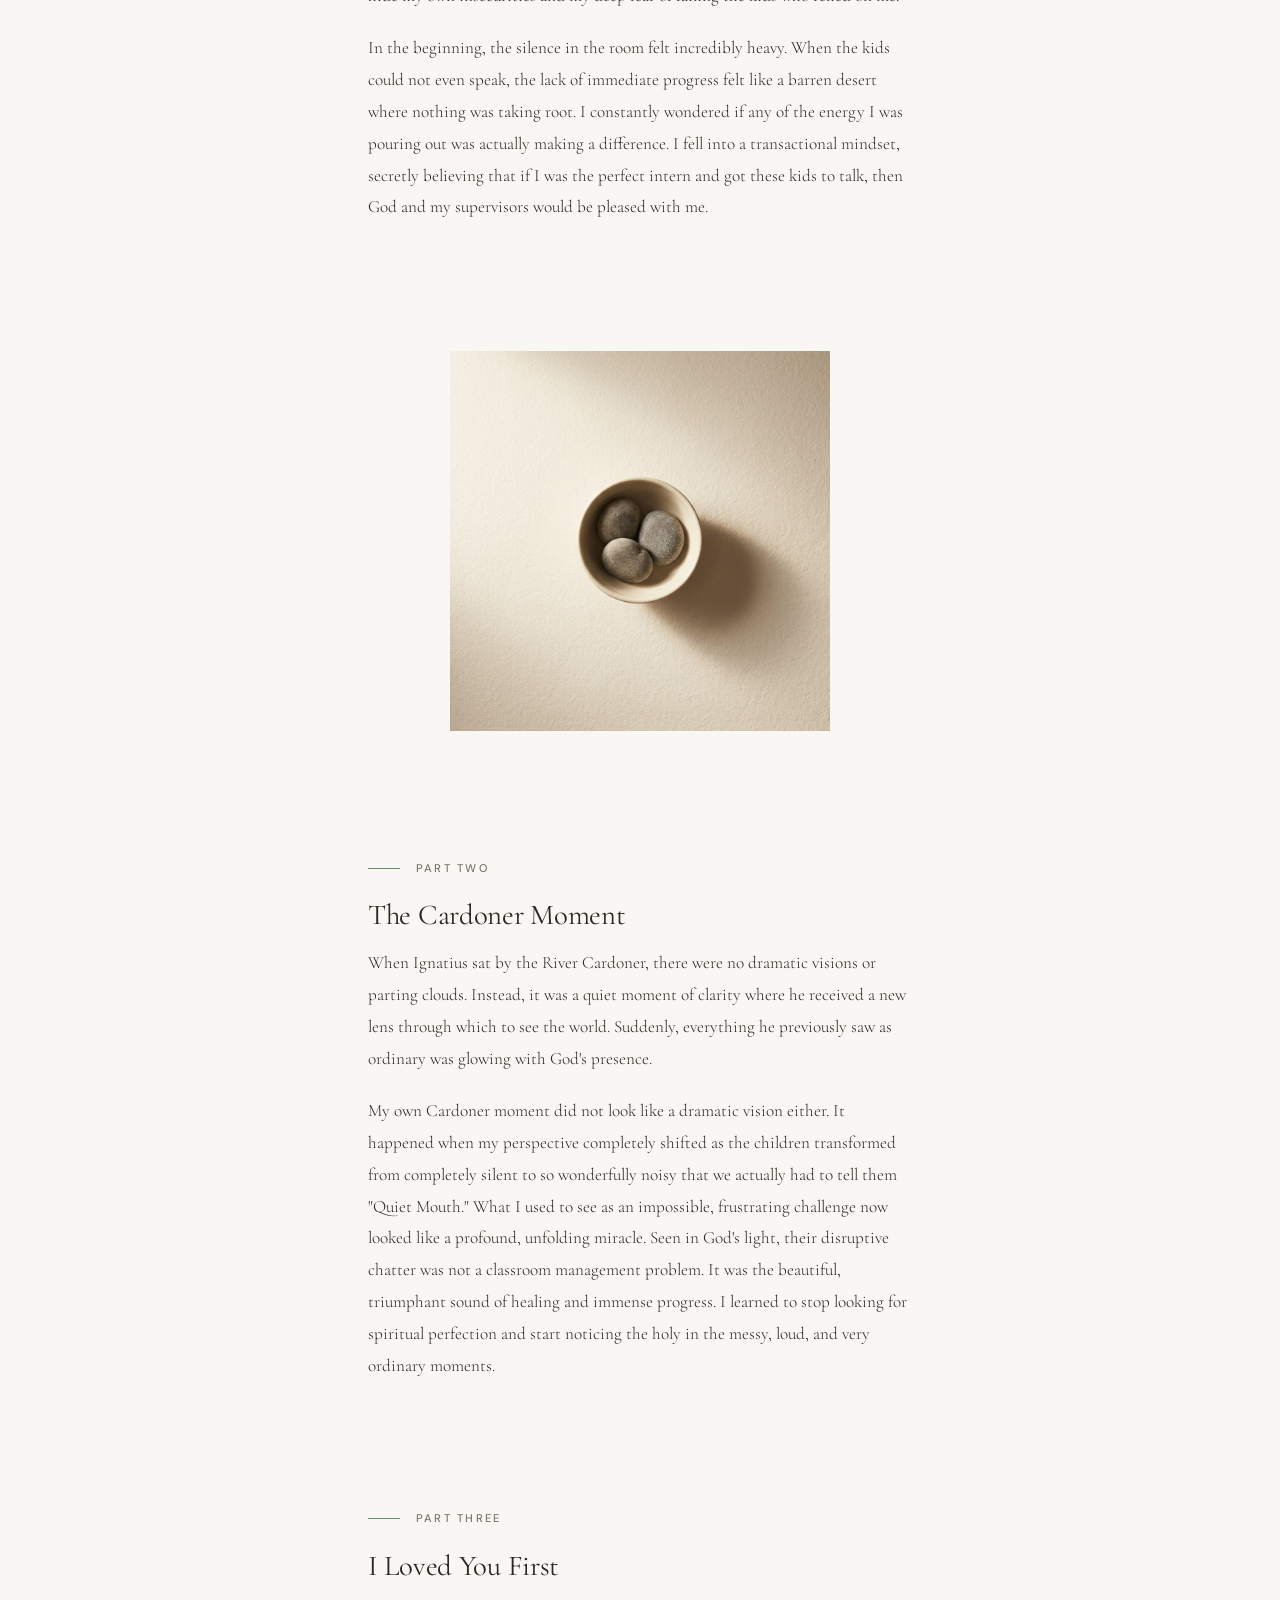
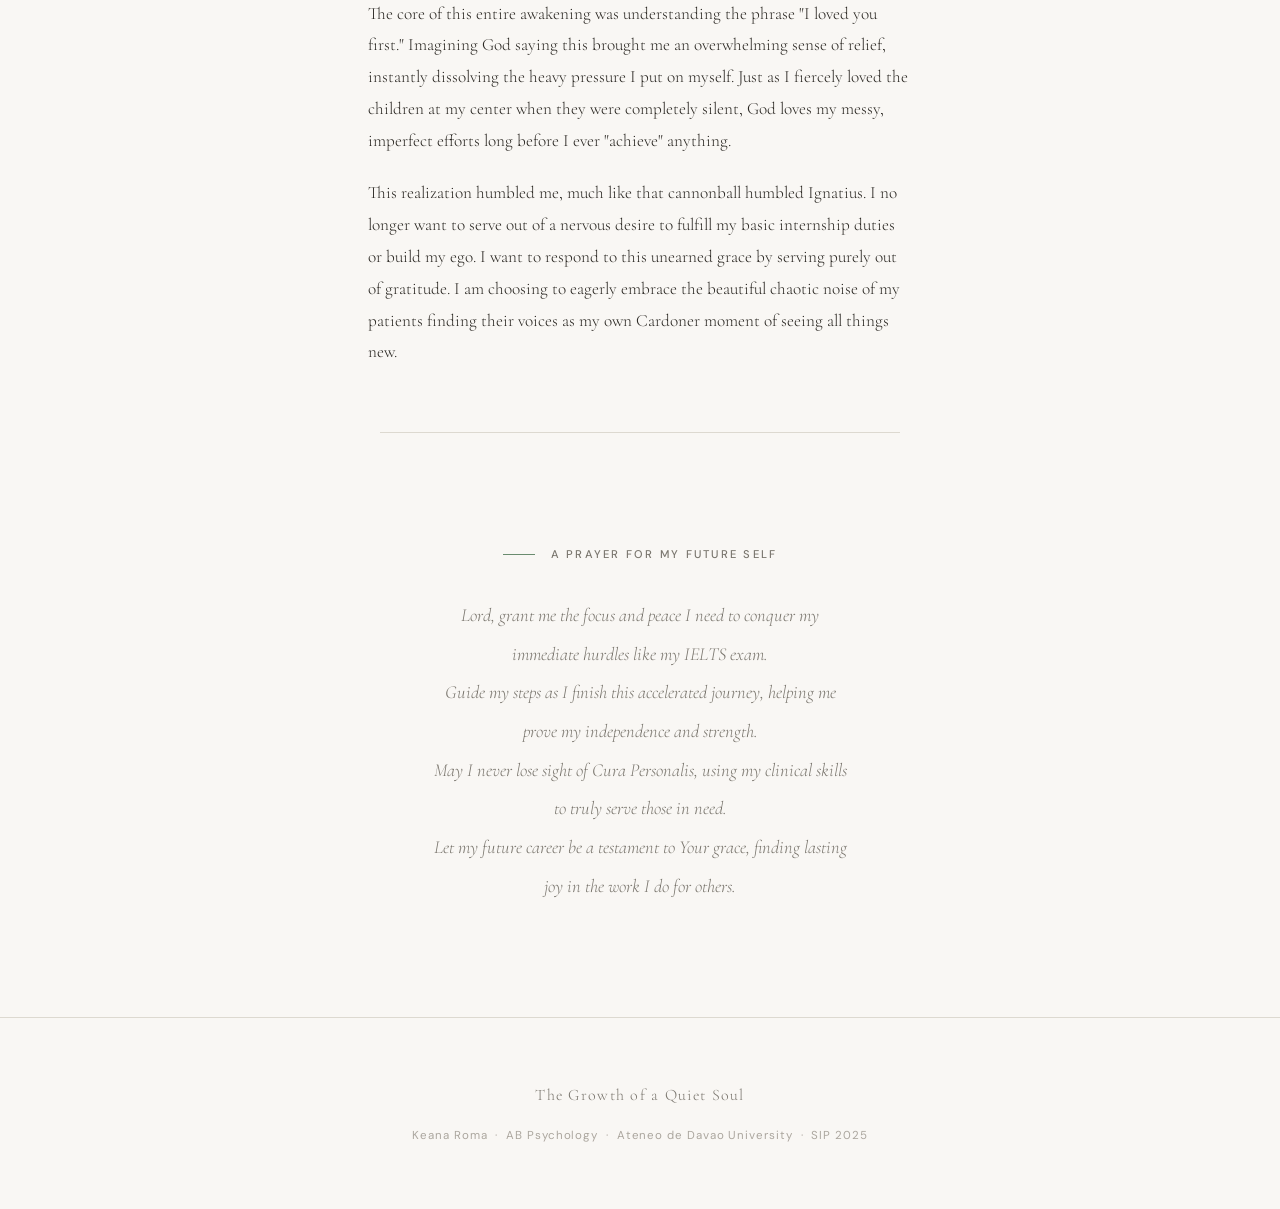
==== commit d8a82785: "added files via upload ppt images of sip group presentation & my arrupe journey. also added audio ch" ====
--- a/conversion.html
+++ b/conversion.html
@@ -5,6 +5,142 @@
   <meta name="viewport" content="width=device-width, initial-scale=1.0" />
   <title>My River Cardoner — The Growth of a Quiet Soul</title>
   <link rel="stylesheet" href="assets/styles/main.css" />
+  <style>
+    /* ── Aesthetic Audio Player ─────────────────────────── */
+    .audio-player {
+      display: flex;
+      flex-direction: column;
+      gap: 0.9rem;
+      padding: 1.75rem 2rem;
+      background: var(--color-bg-alt);
+      border: 1px solid var(--color-border);
+    }
+
+    .audio-player__label {
+      font-family: var(--font-sans);
+      font-size: 0.65rem;
+      font-weight: 500;
+      letter-spacing: 0.22em;
+      text-transform: uppercase;
+      color: var(--color-text-light);
+    }
+
+    .audio-player__title {
+      font-family: var(--font-serif);
+      font-size: 1.05rem;
+      font-weight: 400;
+      color: var(--color-text);
+    }
+
+    .audio-player__controls {
+      display: flex;
+      align-items: center;
+      gap: 1.1rem;
+    }
+
+    .audio-btn {
+      display: flex;
+      align-items: center;
+      justify-content: center;
+      width: 2.25rem;
+      height: 2.25rem;
+      border-radius: 50%;
+      color: var(--color-text-muted);
+      flex-shrink: 0;
+      transition: color 150ms ease, background 150ms ease;
+    }
+
+    .audio-btn:hover {
+      color: var(--color-text);
+      background: var(--color-surface);
+    }
+
+    .audio-btn--play {
+      width: 2.8rem;
+      height: 2.8rem;
+      background: var(--color-text);
+      color: var(--color-bg);
+    }
+
+    .audio-btn--play:hover {
+      background: var(--color-accent);
+      color: var(--color-bg);
+    }
+
+    .audio-btn svg {
+      width: 1rem;
+      height: 1rem;
+      display: block;
+      fill: currentColor;
+    }
+
+    .audio-btn--play svg {
+      width: 1.15rem;
+      height: 1.15rem;
+    }
+
+    .audio-player__scrub {
+      flex: 1;
+      display: flex;
+      align-items: center;
+      gap: 0.75rem;
+      min-width: 0;
+    }
+
+    .audio-player__time {
+      font-family: var(--font-sans);
+      font-size: 0.7rem;
+      color: var(--color-text-muted);
+      white-space: nowrap;
+      min-width: 2.8rem;
+      letter-spacing: 0.04em;
+    }
+
+    .audio-player__time--end {
+      text-align: right;
+    }
+
+    .audio-player__track {
+      flex: 1;
+      position: relative;
+      height: 2rem;
+      display: flex;
+      align-items: center;
+      cursor: pointer;
+      min-width: 0;
+    }
+
+    .audio-player__rail {
+      position: absolute;
+      left: 0;
+      right: 0;
+      height: 1px;
+      background: var(--color-border);
+    }
+
+    .audio-player__fill {
+      position: absolute;
+      left: 0;
+      height: 1px;
+      background: var(--color-text-muted);
+      width: 0%;
+    }
+
+    .audio-player__thumb {
+      position: absolute;
+      width: 9px;
+      height: 9px;
+      border-radius: 50%;
+      background: var(--color-text);
+      transform: translateX(-50%);
+      left: 0%;
+      transition: transform 150ms ease;
+    }
+
+    .audio-player__track:hover .audio-player__thumb {
+      transform: translateX(-50%) scale(1.4);
+    }
+  </style>
 </head>
 <body>
 
@@ -21,15 +157,60 @@
     <p class="conversion-intro__quote" id="conversion-intro-quote"></p>
   </div>
 
-  <!-- Oral video placeholder -->
+  <!-- Aesthetic Audio Player -->
   <div class="container--narrow" style="margin-bottom: var(--space-lg);">
     <div class="reveal" style="margin-bottom: 0.75rem;">
       <span class="label">Listen to My Story</span>
     </div>
-    <div class="video-placeholder reveal reveal--delay-1">
-      <div class="video-placeholder__icon">&#9654;</div>
-      <p class="video-placeholder__label">Oral Conversion Video</p>
-    </div>
+
+    <div class="audio-player reveal reveal--delay-1" id="cardoner-player">
+      <p class="audio-player__label">Oral Conversion Video</p>
+      <p class="audio-player__title">My River Cardoner: Shift from Perfectionism to Gratitude</p>
+
+      <div class="audio-player__controls">
+
+        <!-- Rewind 10s -->
+        <button class="audio-btn" id="cardoner-rwd" aria-label="Rewind 10 seconds">
+          <svg viewBox="0 0 24 24" xmlns="http://www.w3.org/2000/svg">
+            <path d="M11.5 2C6.81 2 3 5.81 3 10.5S6.81 19 11.5 19h.5v2c4.86-2.34 8-7.06 8-11.5C20 5.81 16.19 2 11.5 2zm1 14.5h-1.75v-5H9v-1.5h3.5v6.5zM7.88 8.5A6.49 6.49 0 0 1 11.5 7c1.27 0 2.46.36 3.46.98L13.5 9.45A4.48 4.48 0 0 0 11.5 9c-.87 0-1.68.25-2.37.67L7.88 8.5z"/>
+          </svg>
+        </button>
+
+        <!-- Play / Pause -->
+        <button class="audio-btn audio-btn--play" id="cardoner-play" aria-label="Play">
+          <svg id="cardoner-play-icon" viewBox="0 0 24 24" xmlns="http://www.w3.org/2000/svg">
+            <path d="M8 5v14l11-7z"/>
+          </svg>
+          <svg id="cardoner-pause-icon" viewBox="0 0 24 24" xmlns="http://www.w3.org/2000/svg" style="display:none;">
+            <path d="M6 19h4V5H6v14zm8-14v14h4V5h-4z"/>
+          </svg>
+        </button>
+
+        <!-- Fast-forward 10s -->
+        <button class="audio-btn" id="cardoner-fwd" aria-label="Fast-forward 10 seconds">
+          <svg viewBox="0 0 24 24" xmlns="http://www.w3.org/2000/svg">
+            <path d="M12.5 2c-4.69 0-8.5 3.81-8.5 8.5 0 4.44 3.14 9.16 8 11.5v-2h.5c4.69 0 8.5-3.81 8.5-8.5S17.19 2 12.5 2zm-.5 14.5h-1.75v-5H8.5V10H12v6.5zm5.62-8A6.47 6.47 0 0 0 12.5 7c-1.27 0-2.46.36-3.46.98l1.46 1.47A4.48 4.48 0 0 1 12.5 9c.87 0 1.68.25 2.37.67l1.25-1.17z"/>
+          </svg>
+        </button>
+
+        <!-- Scrubber -->
+        <div class="audio-player__scrub">
+          <span class="audio-player__time" id="cardoner-current">0:00</span>
+          <div class="audio-player__track" id="cardoner-track" role="slider" aria-label="Seek" tabindex="0">
+            <div class="audio-player__rail"></div>
+            <div class="audio-player__fill" id="cardoner-fill"></div>
+            <div class="audio-player__thumb" id="cardoner-thumb"></div>
+          </div>
+          <span class="audio-player__time audio-player__time--end" id="cardoner-duration">0:00</span>
+        </div>
+
+      </div><!-- /controls -->
+
+      <!-- Hidden HTML5 audio element -->
+      <audio id="cardoner-audio" preload="metadata">
+        <source src="/assets/audio/voiceover-cardoner.mp3" type="audio/mpeg" />
+      </audio>
+    </div><!-- /audio-player -->
   </div>
 
   <!-- Story sections -->
@@ -105,5 +286,94 @@
   initReveal();
 </script>
 
+<script>
+  /* ── Audio Player Logic ──────────────────────────────── */
+  (function () {
+    const audio     = document.getElementById('cardoner-audio');
+    const playBtn   = document.getElementById('cardoner-play');
+    const playIcon  = document.getElementById('cardoner-play-icon');
+    const pauseIcon = document.getElementById('cardoner-pause-icon');
+    const rwdBtn    = document.getElementById('cardoner-rwd');
+    const fwdBtn    = document.getElementById('cardoner-fwd');
+    const track     = document.getElementById('cardoner-track');
+    const fill      = document.getElementById('cardoner-fill');
+    const thumb     = document.getElementById('cardoner-thumb');
+    const currentEl = document.getElementById('cardoner-current');
+    const durEl     = document.getElementById('cardoner-duration');
+
+    if (!audio) return;
+
+    function fmt(s) {
+      if (isNaN(s) || !isFinite(s)) return '0:00';
+      const m   = Math.floor(s / 60);
+      const sec = Math.floor(s % 60);
+      return `${m}:${sec.toString().padStart(2, '0')}`;
+    }
+
+    function updateProgress() {
+      if (!audio.duration) return;
+      const pct = (audio.currentTime / audio.duration) * 100;
+      fill.style.width = pct + '%';
+      thumb.style.left = pct + '%';
+      currentEl.textContent = fmt(audio.currentTime);
+    }
+
+    audio.addEventListener('loadedmetadata', () => {
+      durEl.textContent = fmt(audio.duration);
+    });
+
+    audio.addEventListener('timeupdate', updateProgress);
+
+    audio.addEventListener('ended', () => {
+      playIcon.style.display  = '';
+      pauseIcon.style.display = 'none';
+      playBtn.setAttribute('aria-label', 'Play');
+    });
+
+    playBtn.addEventListener('click', () => {
+      if (audio.paused) {
+        audio.play();
+        playIcon.style.display  = 'none';
+        pauseIcon.style.display = '';
+        playBtn.setAttribute('aria-label', 'Pause');
+      } else {
+        audio.pause();
+        playIcon.style.display  = '';
+        pauseIcon.style.display = 'none';
+        playBtn.setAttribute('aria-label', 'Play');
+      }
+    });
+
+    rwdBtn.addEventListener('click', () => {
+      audio.currentTime = Math.max(0, audio.currentTime - 10);
+    });
+
+    fwdBtn.addEventListener('click', () => {
+      audio.currentTime = Math.min(audio.duration || 0, audio.currentTime + 10);
+    });
+
+    function seekTo(clientX) {
+      if (!audio.duration) return;
+      const rect = track.getBoundingClientRect();
+      const x    = Math.max(0, Math.min(clientX - rect.left, rect.width));
+      audio.currentTime = (x / rect.width) * audio.duration;
+    }
+
+    let dragging = false;
+    track.addEventListener('mousedown',  (e) => { dragging = true; seekTo(e.clientX); });
+    document.addEventListener('mousemove',(e) => { if (dragging) seekTo(e.clientX); });
+    document.addEventListener('mouseup',  ()  => { dragging = false; });
+
+    track.addEventListener('touchstart', (e) => { dragging = true; seekTo(e.touches[0].clientX); }, { passive: true });
+    document.addEventListener('touchmove',(e) => { if (dragging) seekTo(e.touches[0].clientX); }, { passive: true });
+    document.addEventListener('touchend', ()  => { dragging = false; });
+
+    track.addEventListener('keydown', (e) => {
+      if (e.key === 'ArrowLeft')  audio.currentTime = Math.max(0, audio.currentTime - 5);
+      if (e.key === 'ArrowRight') audio.currentTime = Math.min(audio.duration || 0, audio.currentTime + 5);
+    });
+  })();
+</script>
+
 </body>
 </html>
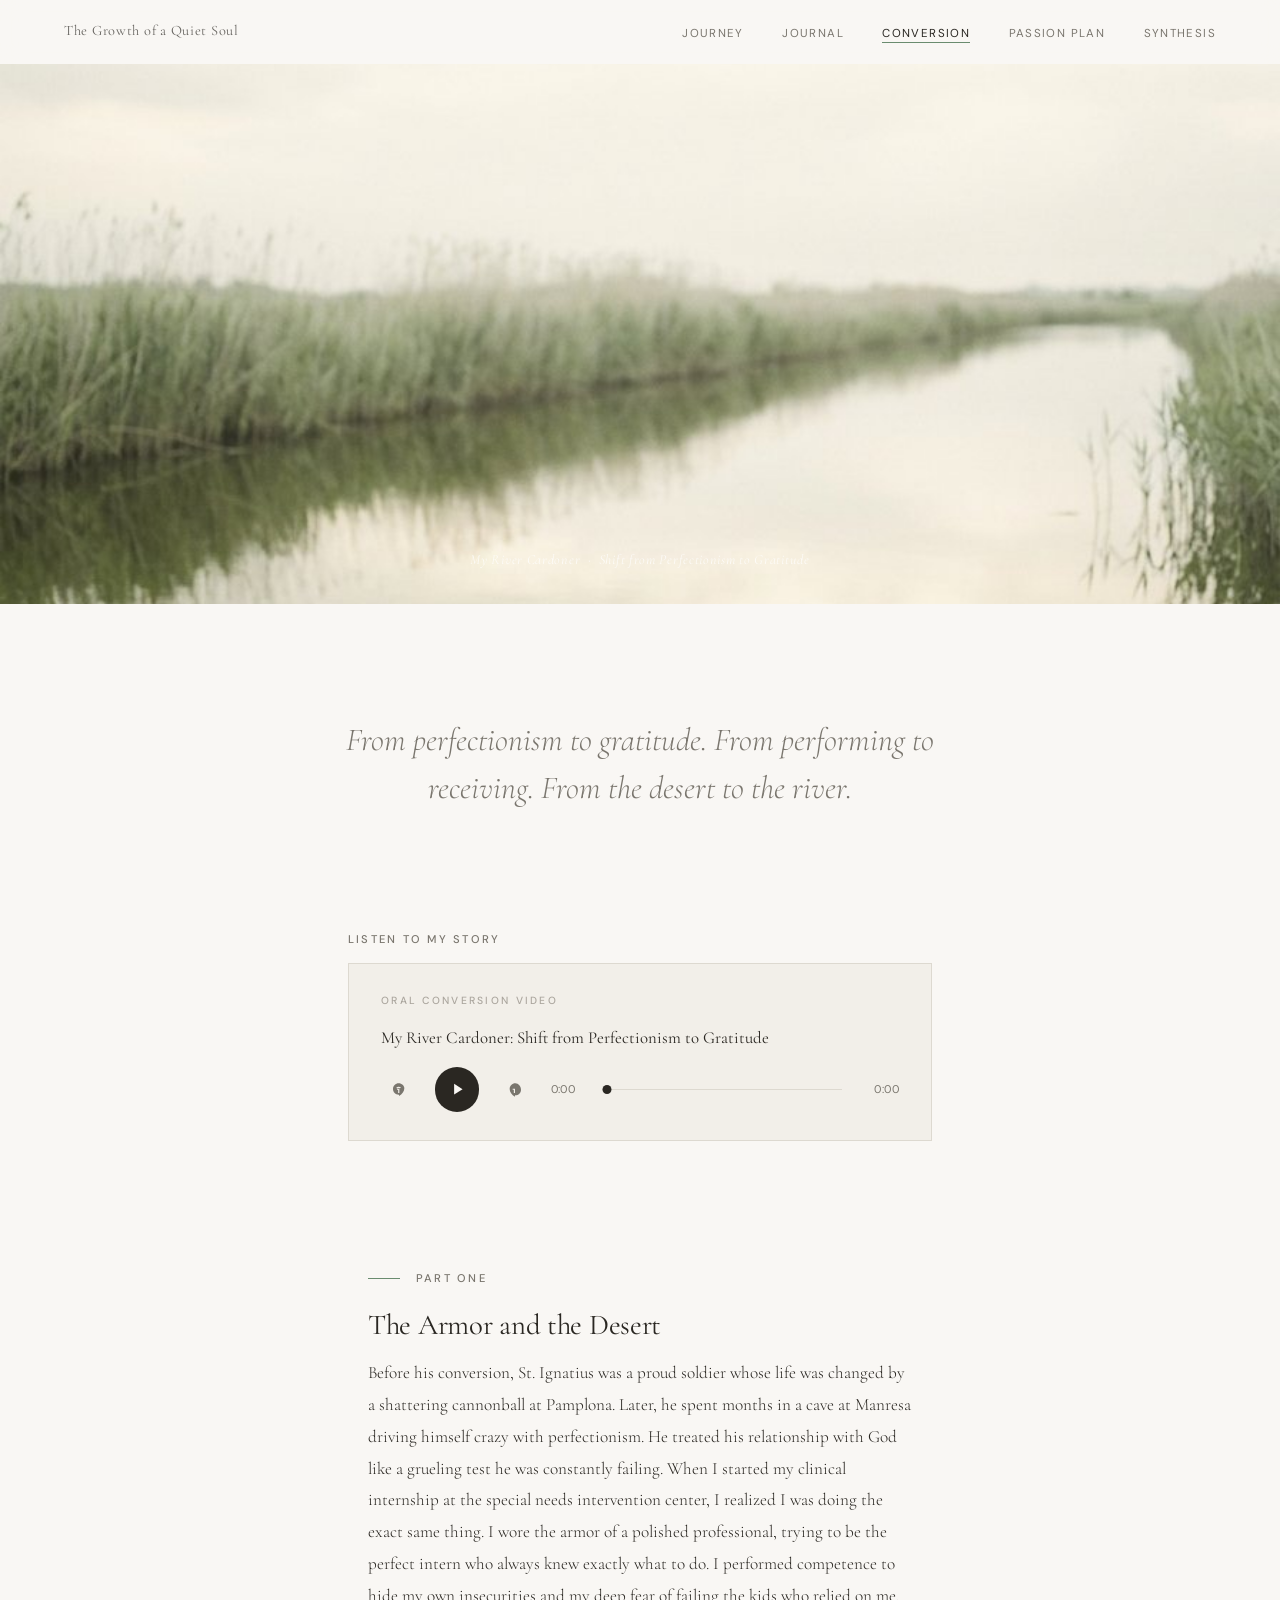
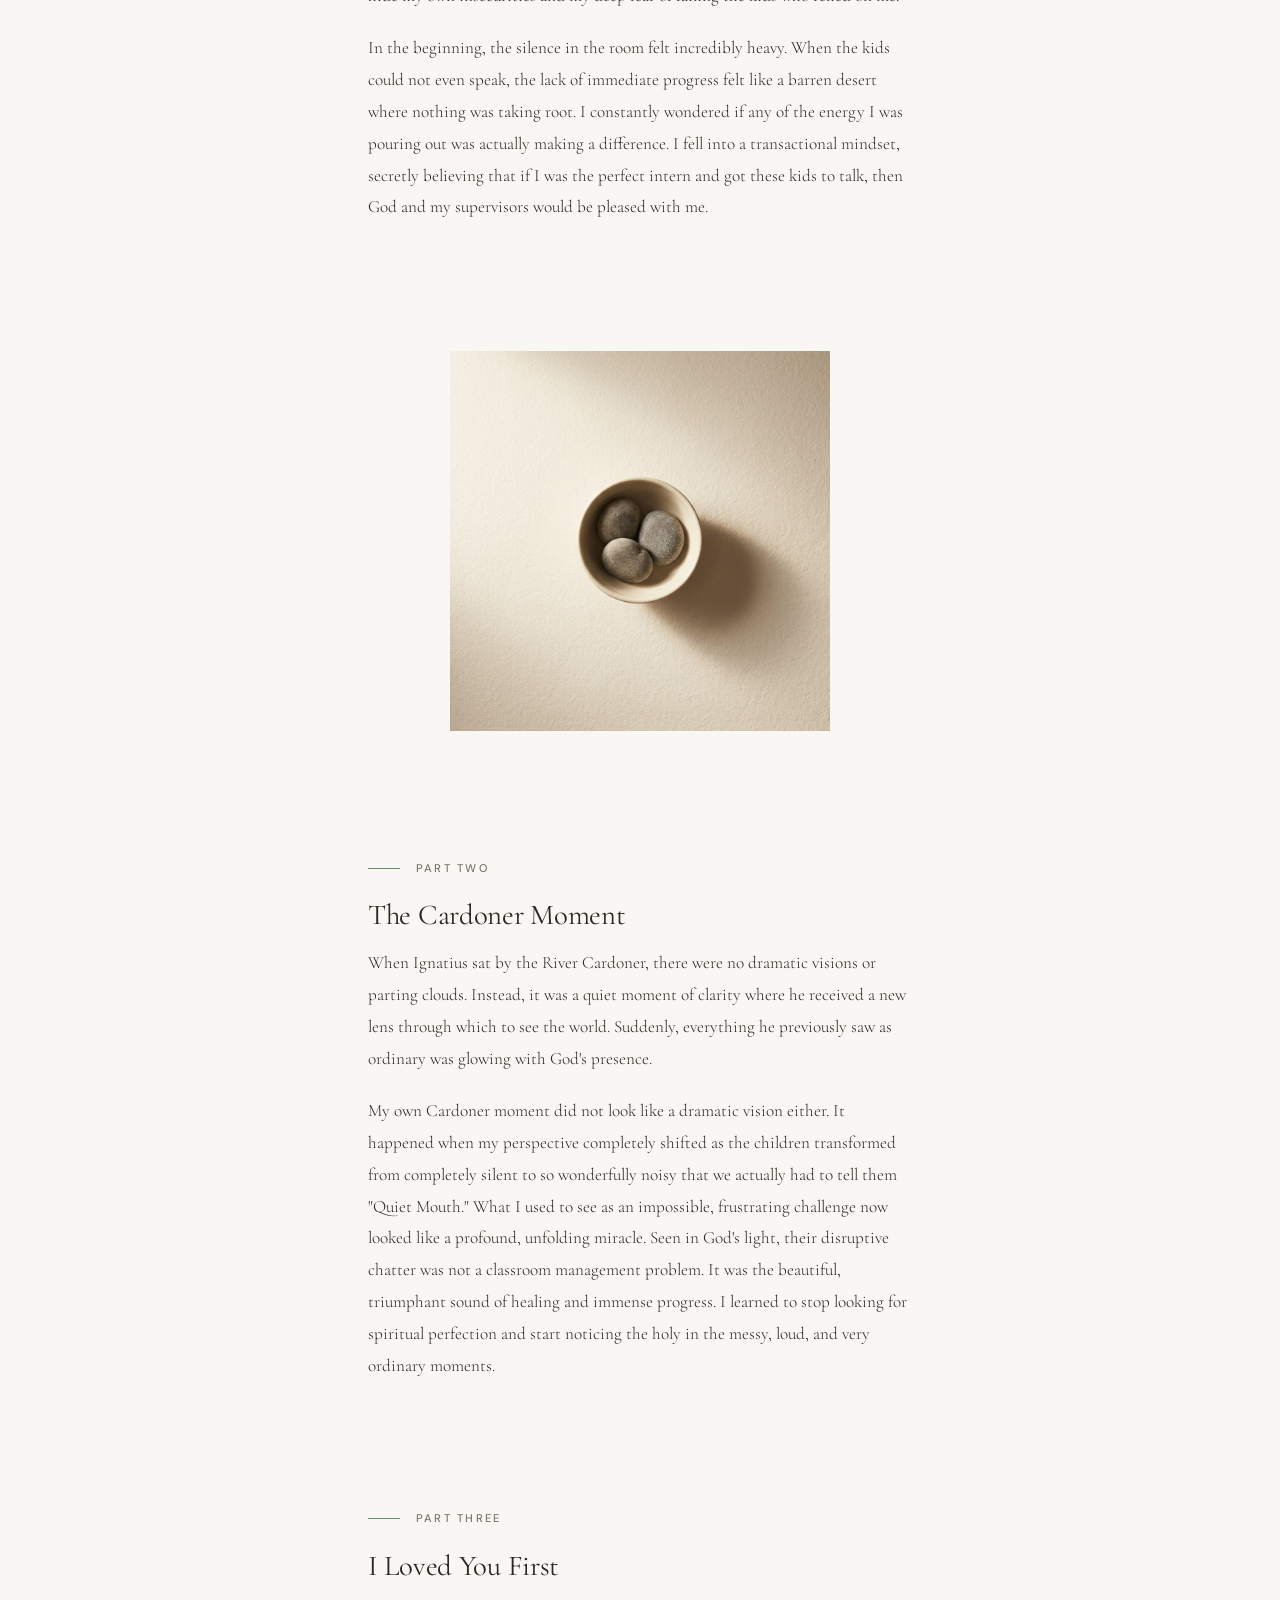
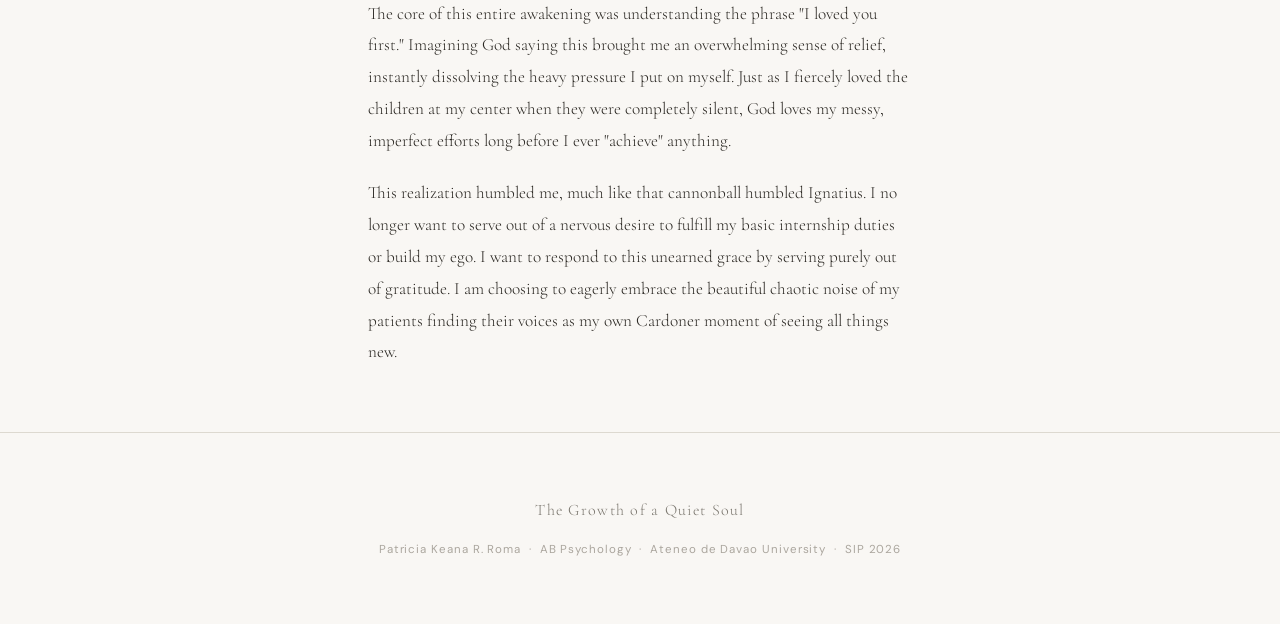
==== commit db573175: "moved prayer to passion plan & added image above it" ====
--- a/conversion.html
+++ b/conversion.html
@@ -215,11 +215,6 @@
 
   <!-- Story sections -->
   <div id="story-sections">
-    <!-- Rendered by JS -->
-  </div>
-
-  <!-- Prayer -->
-  <div class="prayer-block reveal" id="prayer-block">
     <!-- Rendered by JS -->
   </div>
 
@@ -271,17 +266,6 @@
     }
   });
 
-  // Prayer
-  const prayerEl = document.getElementById('prayer-block');
-  prayerEl.innerHTML = `
-    <div class="section-label prayer-block__label" style="justify-content: center;">
-      <span class="label">${content.story.prayer.label}</span>
-    </div>
-    <div class="prayer-block__lines">
-      ${content.story.prayer.lines.map(l => `<p>${l}</p>`).join('')}
-    </div>
-  `;
-
   renderFooter();
   initReveal();
 </script>
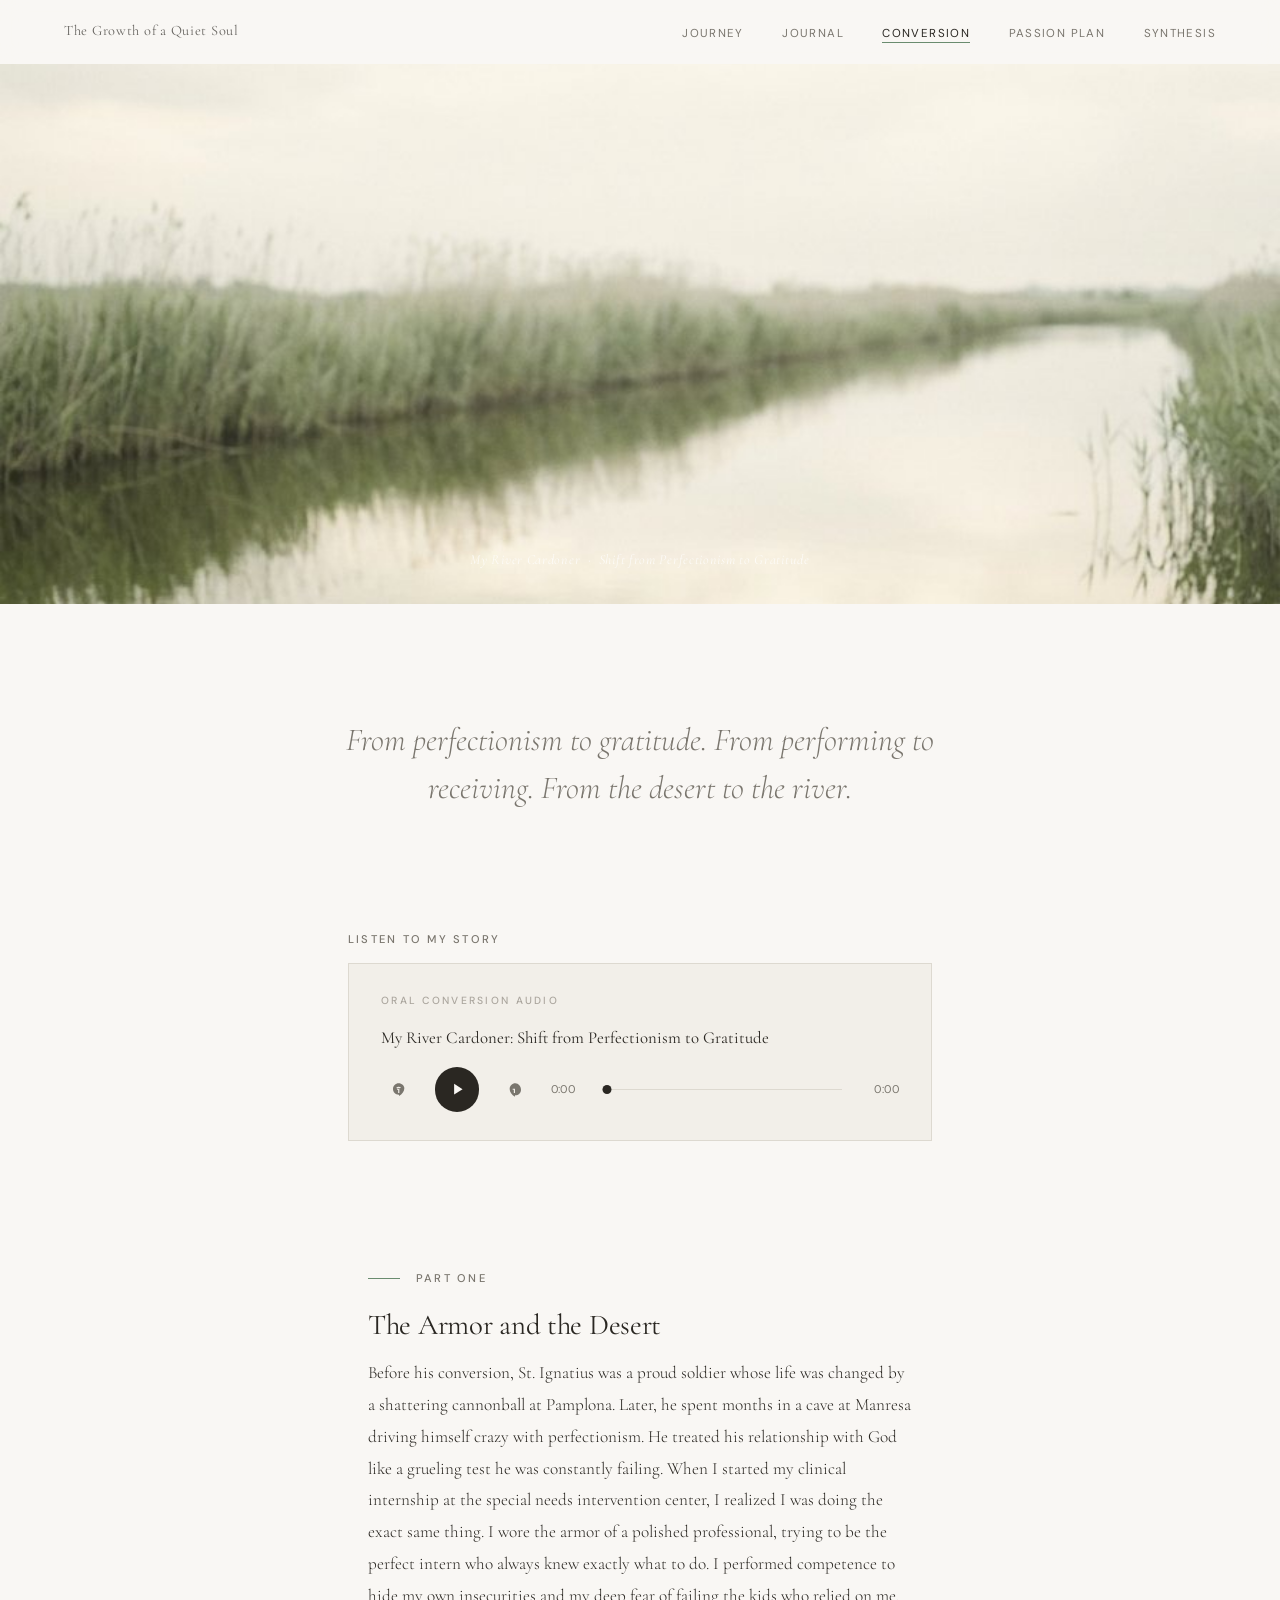
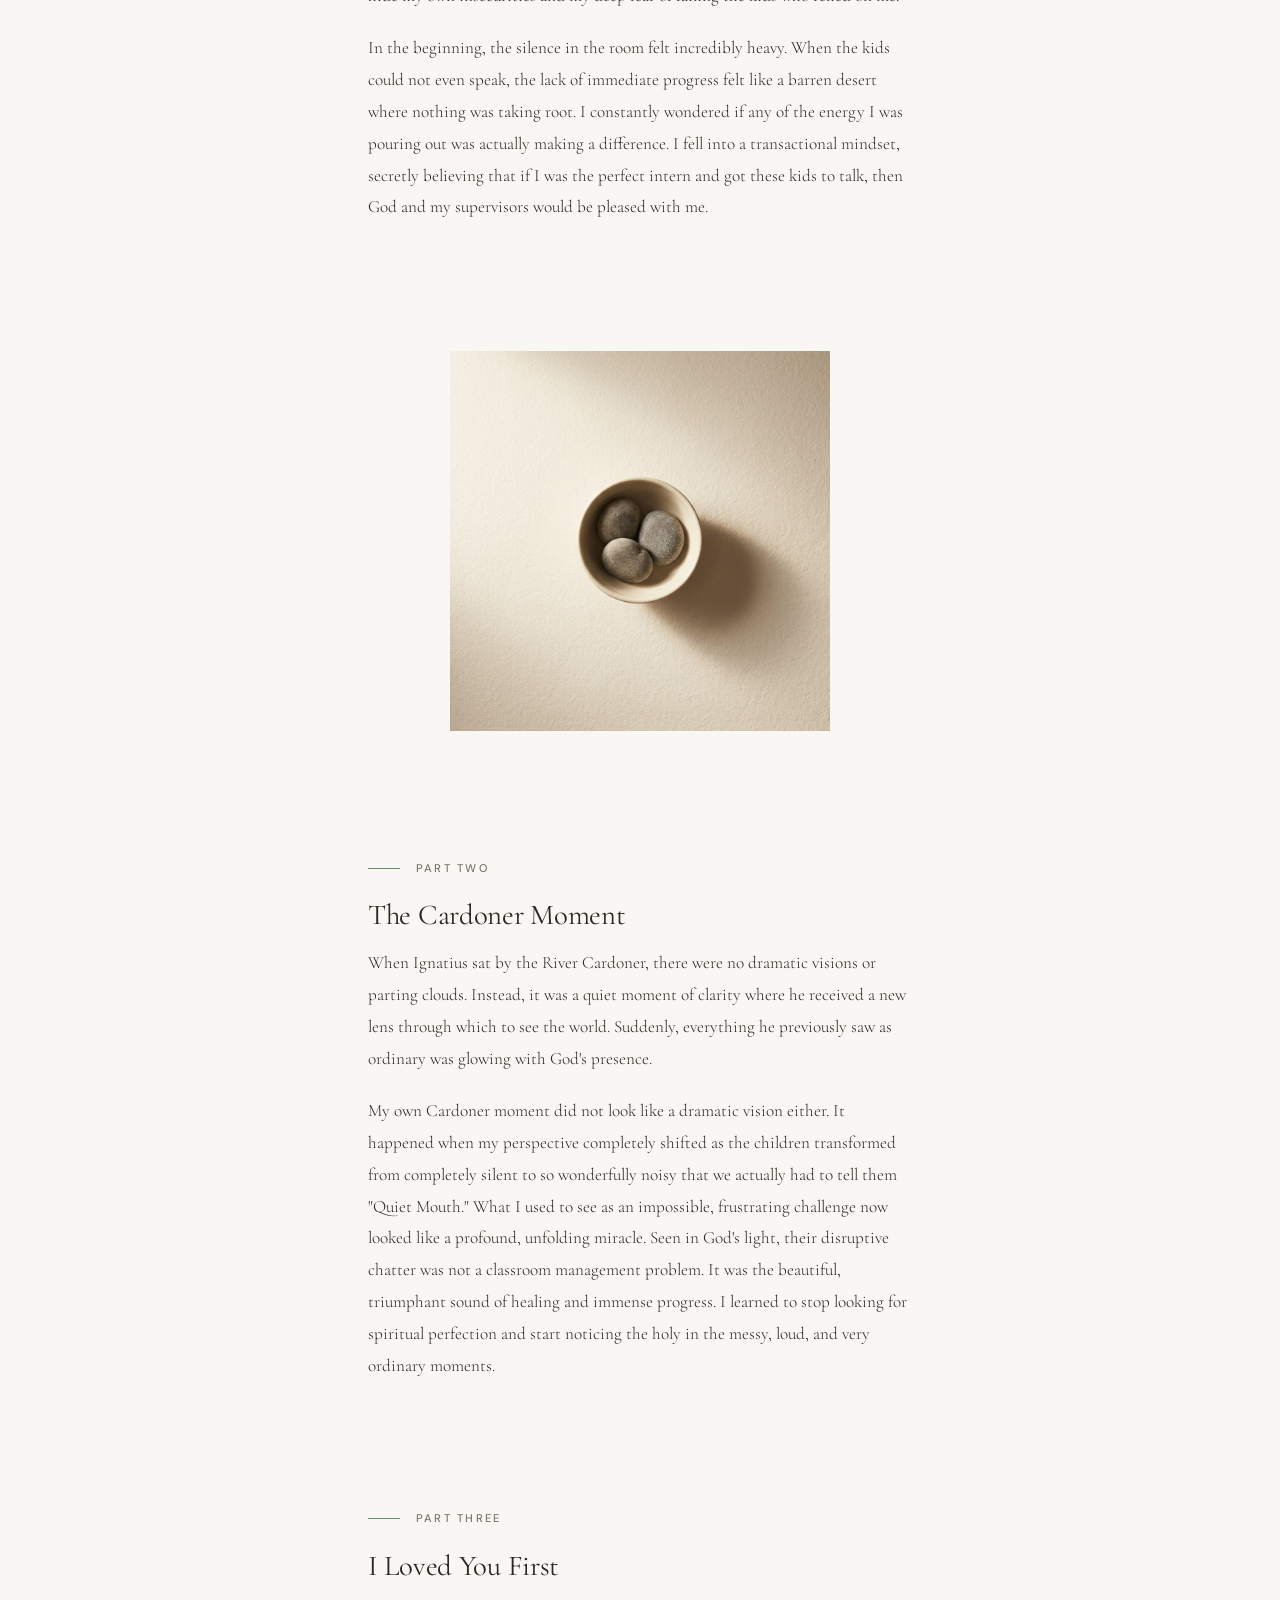
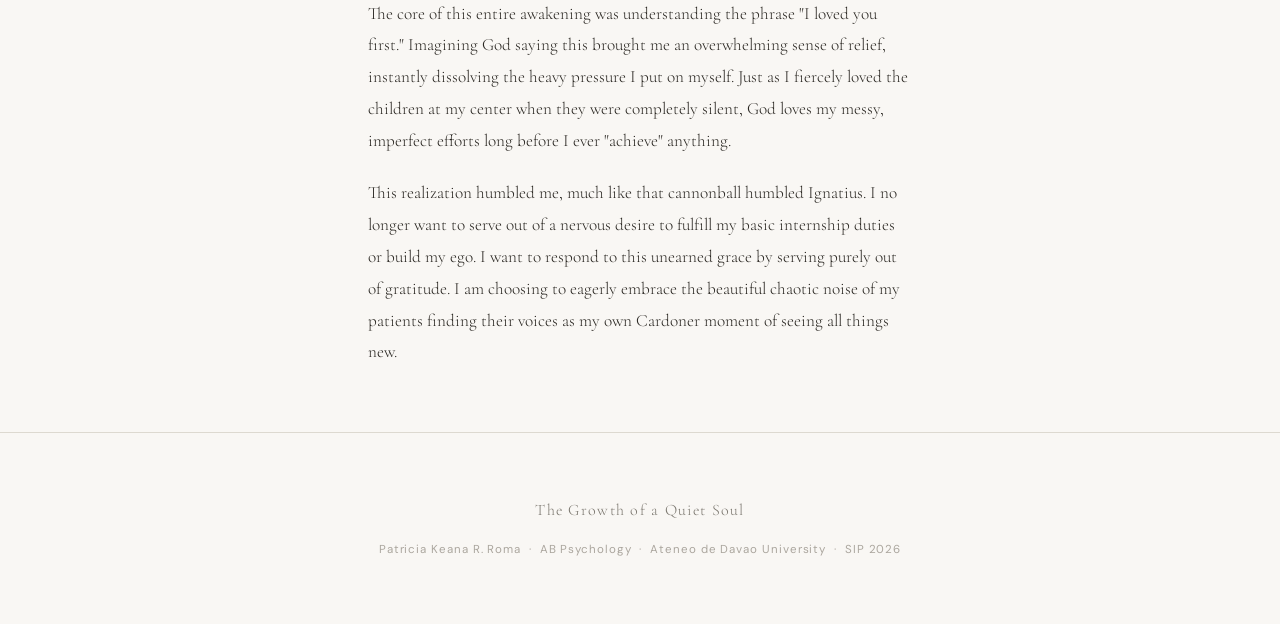
==== commit 90f178c8: "video > audio" ====
--- a/conversion.html
+++ b/conversion.html
@@ -164,7 +164,7 @@
     </div>
 
     <div class="audio-player reveal reveal--delay-1" id="cardoner-player">
-      <p class="audio-player__label">Oral Conversion Video</p>
+      <p class="audio-player__label">Oral Conversion Audio</p>
       <p class="audio-player__title">My River Cardoner: Shift from Perfectionism to Gratitude</p>
 
       <div class="audio-player__controls">
